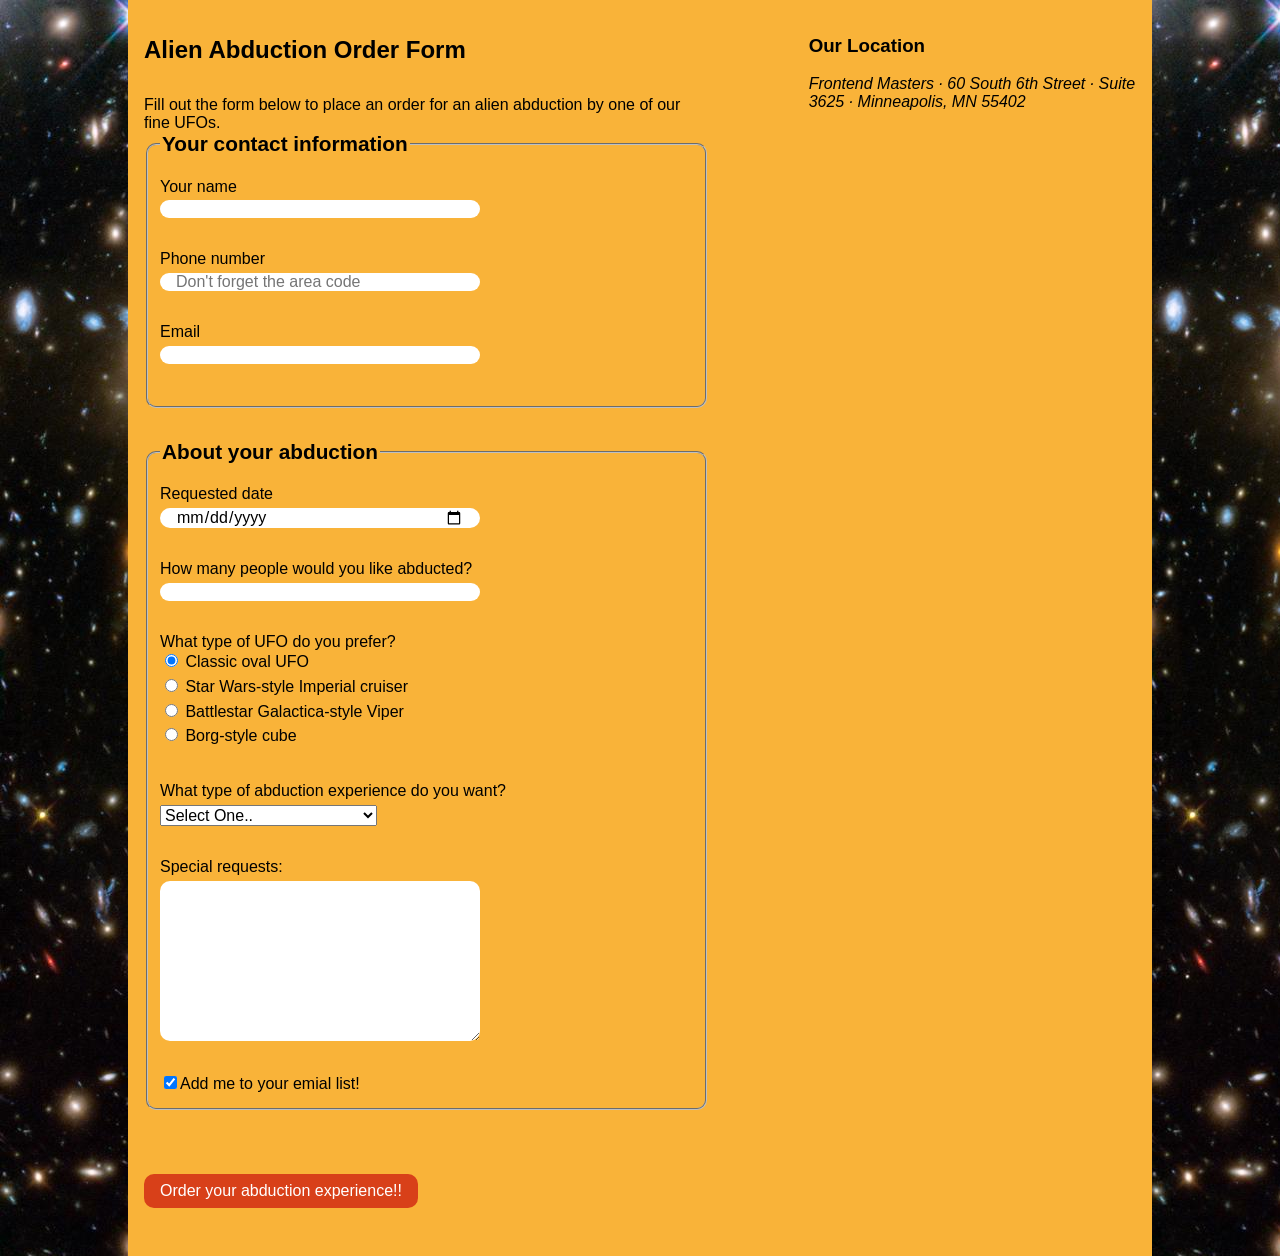
==== index.html @ 00ddb621 "initial commit" ====
<!DOCTYPE html>
<html lang="en">
<head>
	<meta charset="UTF-8">
	<title>Alien Abduction Order Form</title>
	<link href="css/forms.css" rel="stylesheet">
</head>
<body>
	<div class="wrapper">
		<section>
			<h1>Alien Abduction Order Form</h1>
			<p>Fill out the form below to place an order for an alien abduction by one of our fine UFOs.</p>
		<form action="https://e3vwdl4bpd.execute-api.us-west-2.amazonaws.com/default/API2SES" method="POST">
			<input type="hidden" name="send_to" value="bilalkpk7@gmail.com">
			<fieldset>
				<legend>Your contact information</legend>
				<label for="name">Your name</label> 
					<input type="text" id="name" name="name">
				<label for="phone">Phone number</label>
					<input type="tel" id="phone" name="phone" placeholder="Don't forget the area code">
				<label for="email">Email</label>
					<input type="email" id="email" name="email">
			</fieldset>
			<fieldset>
				<legend>About your abduction </legend>
				<label for="date">Requested  date</label>
				<input type="date" id="date" name="date">
				<label for="qty">How many people would you like abducted?</label>
				<input type="number" id="qty" name="qty" min="1" max="10">
				<p>What type of UFO do you prefer?</p>
				<label>
					<input type="radio" name="ufotype" value="classic" checked>
					Classic oval UFO
				</label>
				<label>
					<input type="radio" name="ufotype" value="starwars">
					Star Wars-style Imperial cruiser
				</label>
				<label>
					<input type="radio" name="ufotype" value="battlestar">
					Battlestar Galactica-style Viper
				</label>
				<label>
					<input type="radio" name="ufotype" value="borg">
					Borg-style cube
				</label>
				<label for="abtype" class="abtype">What type of abduction experience do you want?</label>
					<select id="abtype" name="abtype">
						<option selected>Select One..</option>
						<option value="tour">Tour of the solar system</option>
						<option value="dinner">Alien dinner and discussion</option>
						<option value="dance">Alien dance lessons</option>
						<option value="whales">Whale watching</select>
					</select>
				<label for="comments" class="comments">Special requests:</label>
				<textarea id="comments" name="comments"></textarea>
				<label>
					<input type="checkbox" value="subscribe" name="subscribe" checked>Add me to your emial list!
				</label>
			</fieldset>
			<button type="submit">Order your abduction experience!!</button>
			</form>				
		</section>
		<aside>
			<h3>Our Location</h3>
			<address>
				Frontend Masters &middot;
				60 South 6th Street &middot;
				Suite 3625 &middot;
				Minneapolis, MN 55402
			</address>
		</aside>
	</div>
	<script src="js/forms.js"></script>
</body>
</html>
---- css/forms.css ----
html {
  box-sizing: border-box;
}
*, *:before, *:after {
  box-sizing: inherit;
}
body {
	font-family: Arial, Helvetica, sans-serif;
	margin: 0;
	padding: 0;
	background-image: url(../img/galaxy.jpg);
}
.wrapper {
	width: 80%;
	margin: 0 auto;
	padding: 1em;
	display: flex;
	flex-flow: row nowrap;
	background-color: #F9B339;
}
section {
	flex-basis: 57%;
	margin-right: 10%;
}
aside {
	flex-basis: 33%;
}
p , .abtype, .comments{
	margin: 2rem 0 0 0;
}
fieldset {
	border-radius: 10px;
	margin-bottom: 2rem;
}
legend {
	font-weight: bold;
	font-size: 1.3rem;
	margin-bottom: 1rem;
	margin-top: 1.5rem;
	display: block;
}
label {
	display: block;
	padding-bottom: 0.3rem;
}
textarea {
	height: 10rem;
	padding: 1rem;
}
select {
	font-size: 1rem;
}
button {
	font-size: 1rem;
	margin: 2rem 0;
	background-color: #d84019;
	color: white;
	border: none;
	padding: 0.5rem 1rem;
	border-radius: 10px;
}
button:hover{
	background-color: white;
	color: #d84019;
}
input:not([type="radio"]):not([type="checkbox"]), textarea {
	display: block;
	margin-bottom: 2rem;
	width: 20rem;
	font-family: Arial, Helvetica, sans-serif;
	font-size: 1rem;
	padding: 0 1rem;
	border-radius: 10px;
	border: none;
}
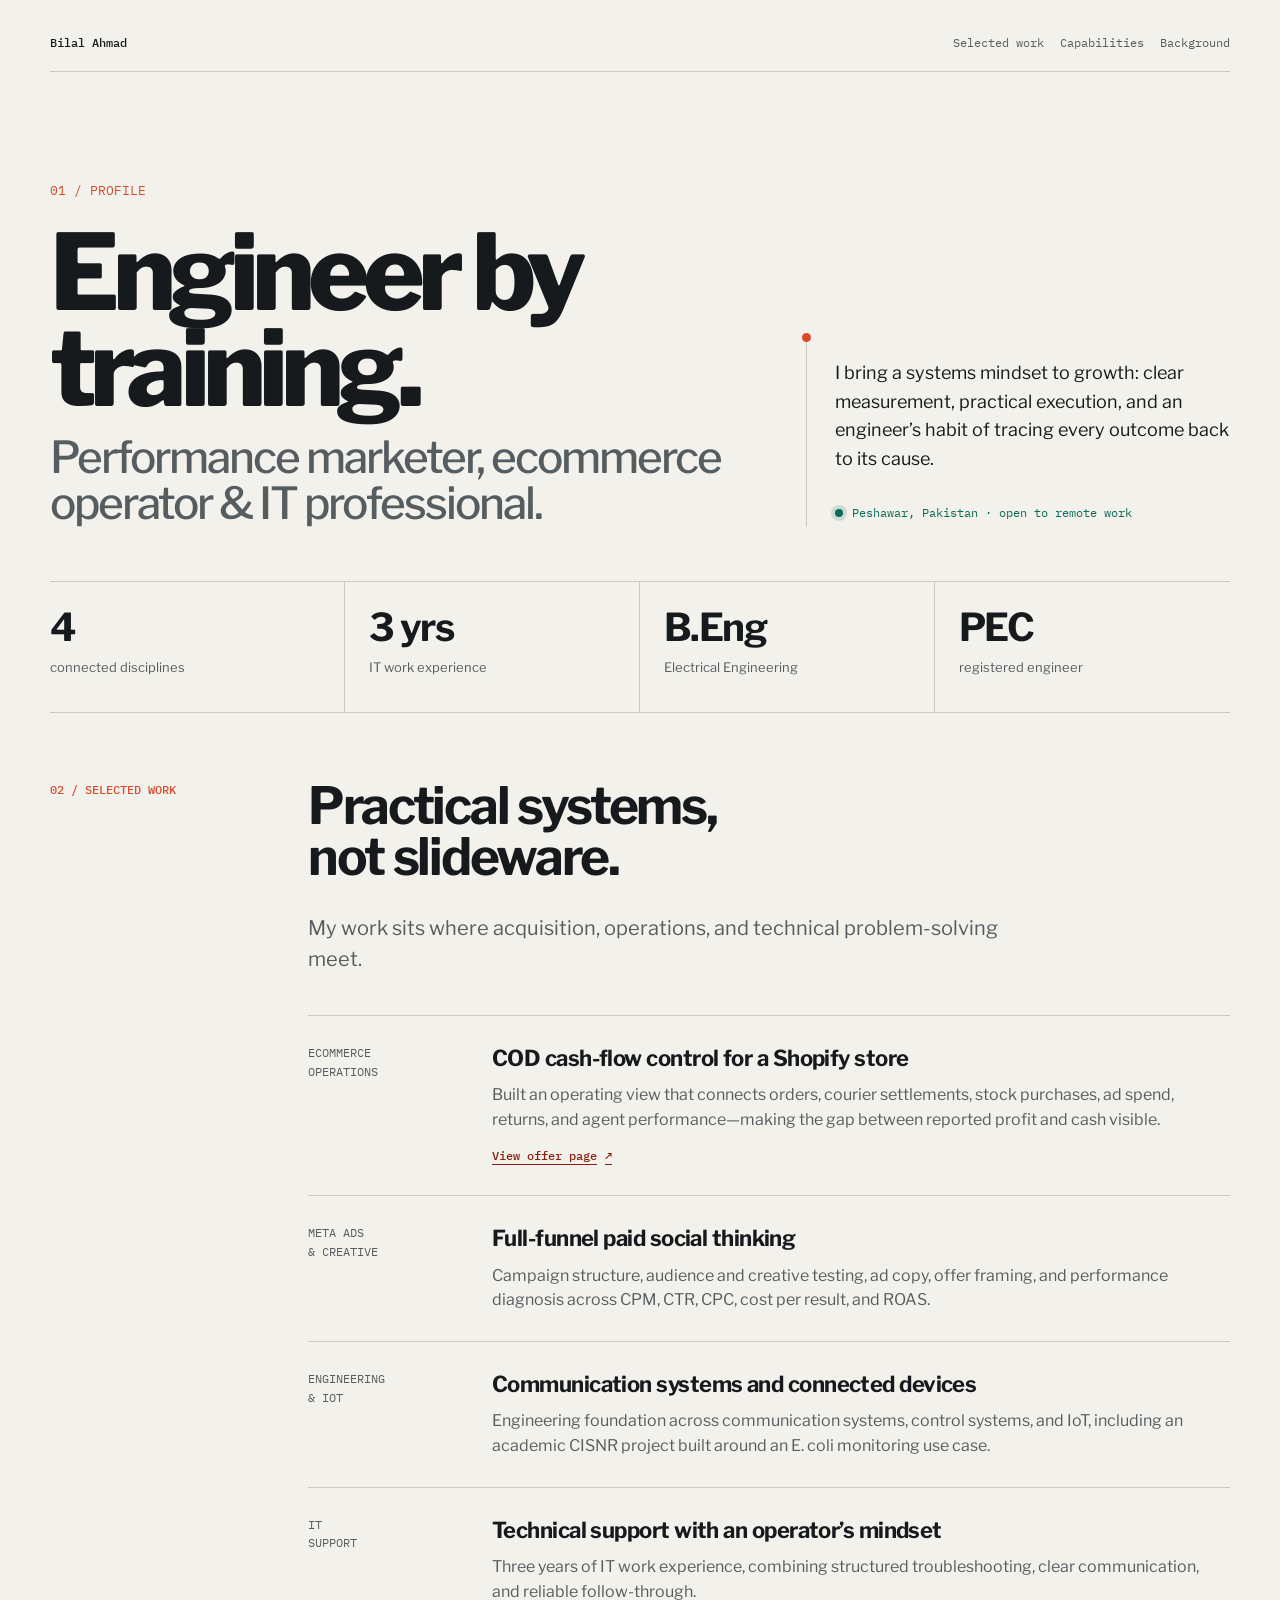
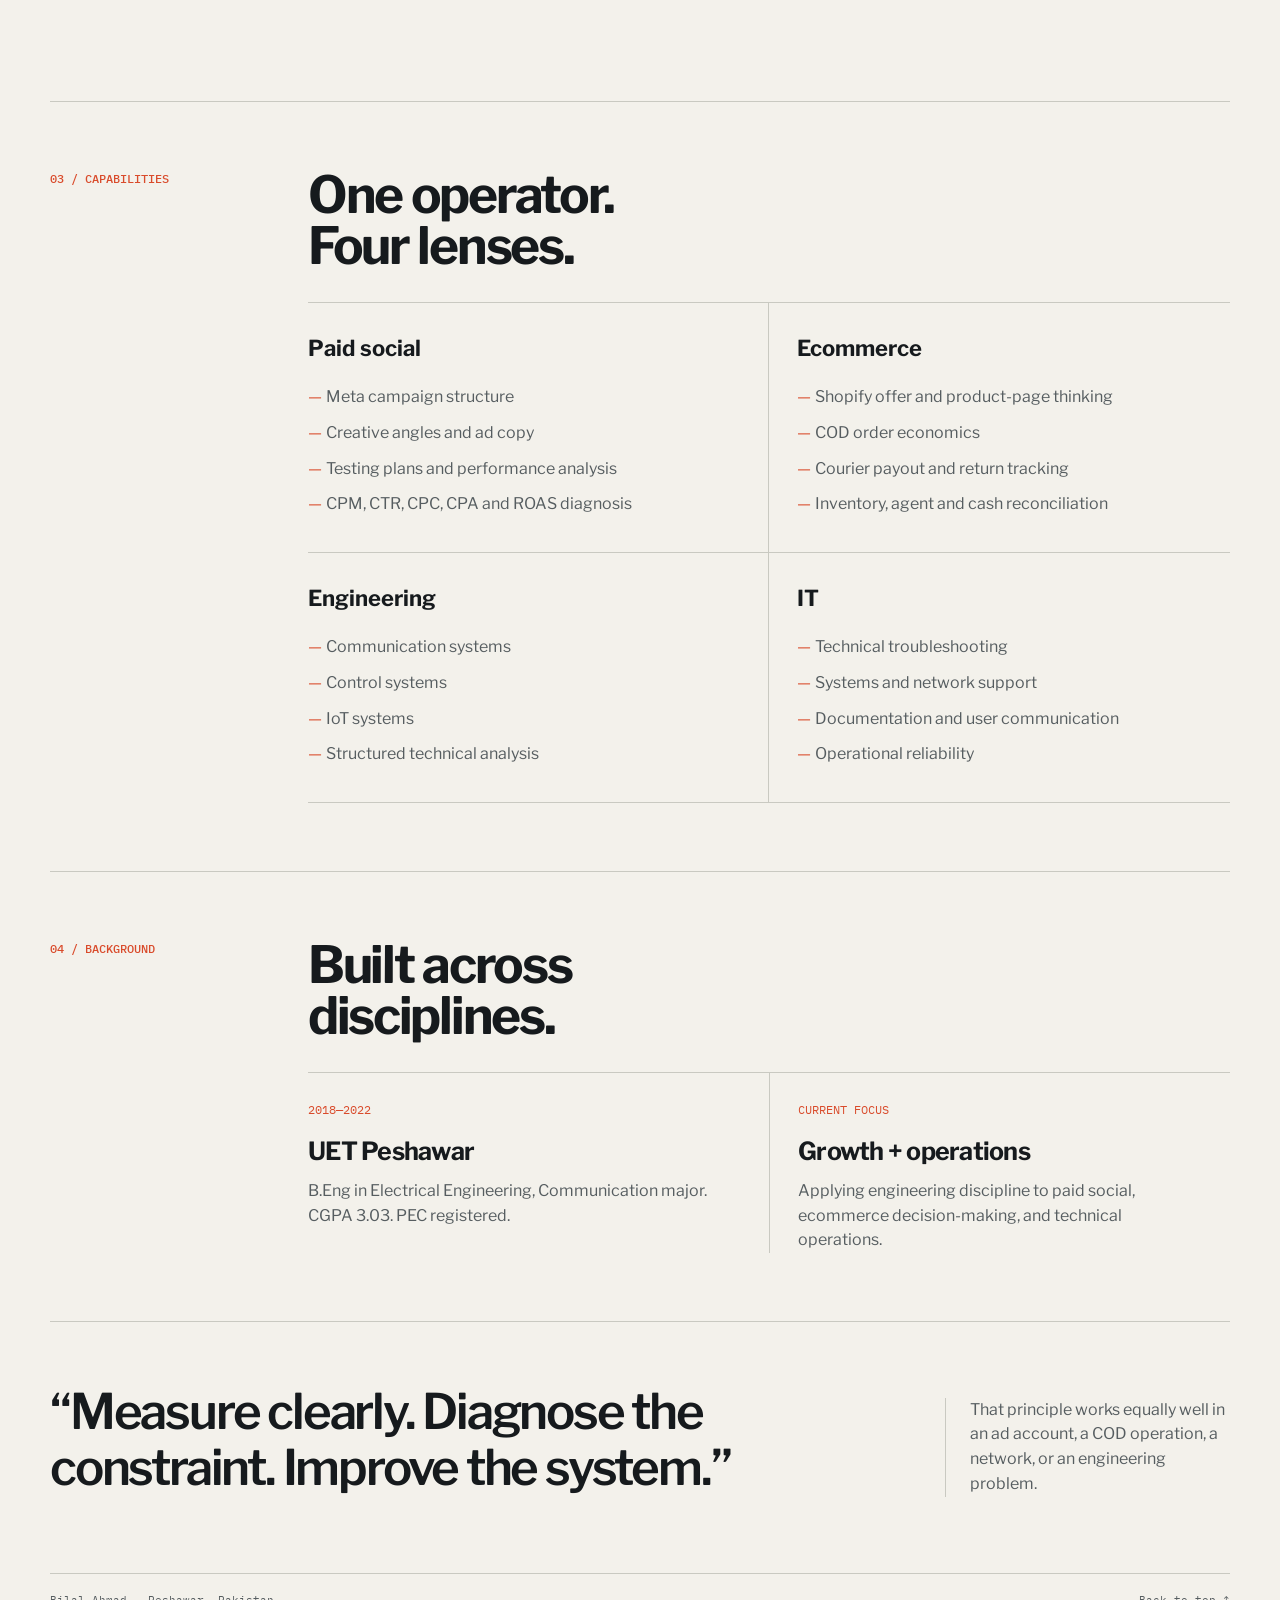
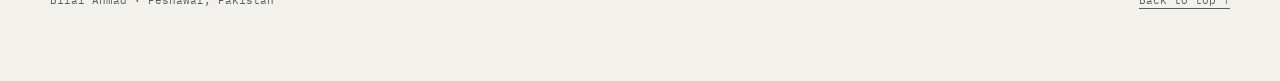
==== commit 8b267bfb: "Deploy portfolio" ====
--- a/index.html
+++ b/index.html
@@ -1,81 +1,409 @@
-<!DOCTYPE html>
+<!doctype html>
 <html lang="en">
 <head>
-	<meta charset="UTF-8">
-	<title>Alien Abduction Order Form</title>
-	<link href="css/forms.css" rel="stylesheet">
+  <meta charset="utf-8" />
+  <meta name="viewport" content="width=device-width, initial-scale=1, viewport-fit=cover" />
+  <meta name="color-scheme" content="light dark" />
+  <meta name="description" content="Bilal Ahmad — electrical engineer, performance marketer, ecommerce operator, and IT professional." />
+  <link rel="icon" href="data:," />
+  <title>Bilal Ahmad · Portfolio</title>
+  <link rel="preconnect" href="https://fonts.googleapis.com">
+  <link rel="preconnect" href="https://fonts.gstatic.com" crossorigin>
+  <link href="https://fonts.googleapis.com/css2?family=IBM+Plex+Mono:wght@400;500&family=Libre+Franklin:wght@400;500;600;700;800&display=swap" rel="stylesheet">
+  <style>
+    :root {
+      color-scheme: light dark;
+      --bg: #f3f1eb;
+      --surface: #ffffff;
+      --ink: #161a1d;
+      --muted: #565d60;
+      --line: #c9c9c1;
+      --soft: #e7e4dc;
+      --accent: #d94b2b;
+      --accent-ink: #8b210d;
+      --signal: #0a6b58;
+      --shadow: rgba(29, 31, 32, .08);
+    }
+    @media (prefers-color-scheme: dark) {
+      :root {
+        --bg: #111517;
+        --surface: #181d20;
+        --ink: #f2f0e9;
+        --muted: #b5bab8;
+        --line: #3b4345;
+        --soft: #242b2d;
+        --accent: #ff7758;
+        --accent-ink: #ffad98;
+        --signal: #61cbb4;
+        --shadow: rgba(0, 0, 0, .28);
+      }
+    }
+    * { box-sizing: border-box; }
+    html { scroll-behavior: smooth; }
+    body {
+      margin: 0;
+      background: var(--bg);
+      color: var(--ink);
+      font-family: "Libre Franklin", sans-serif;
+      font-size: 16px;
+      line-height: 1.55;
+      -webkit-font-smoothing: antialiased;
+    }
+    a { color: inherit; }
+    a:focus-visible, button:focus-visible { outline: 3px solid var(--accent); outline-offset: 4px; }
+    .page {
+      width: min(1180px, calc(100% - 40px));
+      margin: 0 auto;
+      padding: 34px 0 72px;
+    }
+    .rail {
+      display: flex;
+      align-items: center;
+      justify-content: space-between;
+      gap: 20px;
+      padding-bottom: 18px;
+      border-bottom: 1px solid var(--line);
+      font-family: "IBM Plex Mono", monospace;
+      font-size: 12px;
+      color: var(--muted);
+    }
+    .rail strong { color: var(--ink); font-weight: 500; }
+    .rail nav { display: flex; flex-wrap: wrap; gap: 16px; justify-content: flex-end; }
+    .rail a { text-decoration: none; }
+    .rail a:hover { color: var(--accent); }
+    .hero {
+      display: grid;
+      grid-template-columns: minmax(0, 1.25fr) minmax(300px, .75fr);
+      gap: 48px;
+      align-items: end;
+      min-height: 510px;
+      padding: 70px 0 54px;
+      border-bottom: 1px solid var(--line);
+    }
+    .index {
+      margin: 0 0 24px;
+      font-family: "IBM Plex Mono", monospace;
+      color: var(--accent);
+      font-size: 13px;
+    }
+    h1 {
+      max-width: 790px;
+      margin: 0;
+      font-size: clamp(48px, 8.2vw, 106px);
+      line-height: .91;
+      letter-spacing: -.065em;
+      font-weight: 800;
+    }
+    h1 .role {
+      display: block;
+      margin-top: 18px;
+      color: var(--muted);
+      font-size: .42em;
+      line-height: 1.05;
+      letter-spacing: -.045em;
+      font-weight: 500;
+    }
+    .hero-note {
+      position: relative;
+      padding: 26px 0 4px 28px;
+      border-left: 1px solid var(--line);
+    }
+    .hero-note::before {
+      content: "";
+      position: absolute;
+      left: -5px;
+      top: 0;
+      width: 9px;
+      height: 9px;
+      border-radius: 50%;
+      background: var(--accent);
+    }
+    .hero-note p { margin: 0; font-size: 18px; line-height: 1.6; }
+    .hero-note .available {
+      display: flex;
+      align-items: center;
+      gap: 9px;
+      margin-top: 30px;
+      font-family: "IBM Plex Mono", monospace;
+      font-size: 12px;
+      color: var(--signal);
+    }
+    .pulse { width: 8px; height: 8px; border-radius: 50%; background: currentColor; box-shadow: 0 0 0 4px color-mix(in srgb, currentColor 16%, transparent); }
+    .metrics {
+      display: grid;
+      grid-template-columns: repeat(4, 1fr);
+      border-bottom: 1px solid var(--line);
+    }
+    .metric {
+      min-height: 130px;
+      padding: 24px 20px 24px 0;
+      border-right: 1px solid var(--line);
+    }
+    .metric + .metric { padding-left: 24px; }
+    .metric:last-child { border-right: 0; }
+    .metric b { display: block; font-size: clamp(25px, 3vw, 40px); letter-spacing: -.04em; line-height: 1.1; }
+    .metric span { display: block; margin-top: 9px; color: var(--muted); font-size: 13px; }
+    section { scroll-margin-top: 22px; }
+    .section {
+      display: grid;
+      grid-template-columns: 210px minmax(0, 1fr);
+      gap: 48px;
+      padding: 68px 0;
+      border-bottom: 1px solid var(--line);
+    }
+    .section-label {
+      position: sticky;
+      top: 20px;
+      align-self: start;
+      margin: 0;
+      font-family: "IBM Plex Mono", monospace;
+      color: var(--accent);
+      font-size: 12px;
+      font-weight: 500;
+    }
+    h2 { margin: 0 0 30px; font-size: clamp(30px, 4vw, 54px); line-height: 1; letter-spacing: -.045em; }
+    .lead { max-width: 730px; margin: 0 0 40px; color: var(--muted); font-size: 20px; }
+    .work-list { border-top: 1px solid var(--line); }
+    .work-item {
+      display: grid;
+      grid-template-columns: 150px minmax(0, 1fr);
+      gap: 34px;
+      padding: 28px 0;
+      border-bottom: 1px solid var(--line);
+    }
+    .work-item:last-child { border-bottom: 0; }
+    .work-key { font-family: "IBM Plex Mono", monospace; font-size: 12px; color: var(--muted); }
+    .work-copy h3 { margin: -3px 0 8px; font-size: 22px; letter-spacing: -.025em; }
+    .work-copy p { max-width: 720px; margin: 0; color: var(--muted); }
+    .work-copy a {
+      display: inline-flex;
+      align-items: center;
+      gap: 8px;
+      margin-top: 14px;
+      color: var(--accent-ink);
+      font-family: "IBM Plex Mono", monospace;
+      font-size: 12px;
+      font-weight: 500;
+      text-underline-offset: 4px;
+    }
+    .skills-grid { display: grid; grid-template-columns: 1fr 1fr; border-top: 1px solid var(--line); }
+    .skill-block { min-height: 250px; padding: 28px 28px 30px 0; border-bottom: 1px solid var(--line); }
+    .skill-block:nth-child(odd) { border-right: 1px solid var(--line); }
+    .skill-block:nth-child(even) { padding-left: 28px; }
+    .skill-block h3 { margin: 0 0 20px; font-size: 22px; }
+    .skill-block ul { display: grid; gap: 11px; margin: 0; padding: 0; list-style: none; color: var(--muted); }
+    .skill-block li { position: relative; padding-left: 18px; }
+    .skill-block li::before { content: "—"; position: absolute; left: 0; color: var(--accent); }
+    .path {
+      display: grid;
+      grid-template-columns: 1fr 1fr;
+      border-top: 1px solid var(--line);
+    }
+    .path-card { padding: 28px 28px 0 0; }
+    .path-card + .path-card { padding-left: 28px; border-left: 1px solid var(--line); }
+    .path-card .date { font-family: "IBM Plex Mono", monospace; font-size: 12px; color: var(--accent); }
+    .path-card h3 { margin: 12px 0 8px; font-size: 25px; letter-spacing: -.03em; }
+    .path-card p { margin: 0; color: var(--muted); }
+    .profile-statement {
+      display: grid;
+      grid-template-columns: minmax(0, 1.5fr) minmax(230px, .5fr);
+      gap: 40px;
+      align-items: end;
+      padding: 62px 0 14px;
+    }
+    .profile-statement blockquote { margin: 0; font-size: clamp(27px, 4vw, 49px); line-height: 1.15; letter-spacing: -.045em; font-weight: 600; }
+    .profile-statement aside { padding-left: 24px; border-left: 1px solid var(--line); color: var(--muted); }
+    footer {
+      display: flex;
+      justify-content: space-between;
+      gap: 20px;
+      margin-top: 62px;
+      padding-top: 18px;
+      border-top: 1px solid var(--line);
+      font-family: "IBM Plex Mono", monospace;
+      color: var(--muted);
+      font-size: 11px;
+    }
+    .top-link { text-decoration-thickness: 1px; text-underline-offset: 4px; }
+    @media (max-width: 780px) {
+      .page { width: min(100% - 28px, 680px); padding-top: 22px; }
+      .rail { align-items: flex-start; }
+      .rail nav { gap: 8px 14px; max-width: 215px; }
+      .hero { grid-template-columns: 1fr; gap: 44px; min-height: auto; padding: 54px 0 44px; }
+      h1 { font-size: clamp(51px, 15vw, 82px); }
+      .hero-note { margin-left: 3px; }
+      .metrics { grid-template-columns: 1fr 1fr; }
+      .metric { min-height: 112px; border-bottom: 1px solid var(--line); }
+      .metric:nth-child(2) { border-right: 0; }
+      .metric:nth-child(3), .metric:nth-child(4) { border-bottom: 0; }
+      .metric:nth-child(3) { padding-left: 0; }
+      .section { grid-template-columns: 1fr; gap: 20px; padding: 54px 0; }
+      .section-label { position: static; }
+      .work-item { grid-template-columns: 1fr; gap: 9px; }
+      .skills-grid, .path { grid-template-columns: 1fr; }
+      .skill-block:nth-child(odd) { border-right: 0; }
+      .skill-block:nth-child(even) { padding-left: 0; }
+      .path-card { padding: 26px 0; border-bottom: 1px solid var(--line); }
+      .path-card + .path-card { padding-left: 0; border-left: 0; border-bottom: 0; }
+      .profile-statement { grid-template-columns: 1fr; }
+      .profile-statement aside { max-width: 420px; }
+      footer { align-items: flex-end; }
+    }
+    @media (max-width: 420px) {
+      .rail strong { max-width: 92px; line-height: 1.3; }
+      .metrics { grid-template-columns: 1fr; }
+      .metric, .metric + .metric { padding: 20px 0; border-right: 0; border-bottom: 1px solid var(--line); }
+      .metric:nth-child(3) { border-bottom: 1px solid var(--line); }
+      .metric:last-child { border-bottom: 0; }
+      .skill-block { min-height: 0; }
+    }
+    @media (prefers-reduced-motion: reduce) { html { scroll-behavior: auto; } }
+  </style>
 </head>
-<body>
-	<div class="wrapper">
-		<section>
-			<h1>Alien Abduction Order Form</h1>
-			<p>Fill out the form below to place an order for an alien abduction by one of our fine UFOs.</p>
-		<form action="https://e3vwdl4bpd.execute-api.us-west-2.amazonaws.com/default/API2SES" method="POST">
-			<input type="hidden" name="send_to" value="bilalkpk7@gmail.com">
-			<fieldset>
-				<legend>Your contact information</legend>
-				<label for="name">Your name</label> 
-					<input type="text" id="name" name="name">
-				<label for="phone">Phone number</label>
-					<input type="tel" id="phone" name="phone" placeholder="Don't forget the area code">
-				<label for="email">Email</label>
-					<input type="email" id="email" name="email">
-			</fieldset>
-			<fieldset>
-				<legend>About your abduction </legend>
-				<label for="date">Requested  date</label>
-				<input type="date" id="date" name="date">
-				<label for="qty">How many people would you like abducted?</label>
-				<input type="number" id="qty" name="qty" min="1" max="10">
-				<p>What type of UFO do you prefer?</p>
-				<label>
-					<input type="radio" name="ufotype" value="classic" checked>
-					Classic oval UFO
-				</label>
-				<label>
-					<input type="radio" name="ufotype" value="starwars">
-					Star Wars-style Imperial cruiser
-				</label>
-				<label>
-					<input type="radio" name="ufotype" value="battlestar">
-					Battlestar Galactica-style Viper
-				</label>
-				<label>
-					<input type="radio" name="ufotype" value="borg">
-					Borg-style cube
-				</label>
-				<label for="abtype" class="abtype">What type of abduction experience do you want?</label>
-					<select id="abtype" name="abtype">
-						<option selected>Select One..</option>
-						<option value="tour">Tour of the solar system</option>
-						<option value="dinner">Alien dinner and discussion</option>
-						<option value="dance">Alien dance lessons</option>
-						<option value="whales">Whale watching</select>
-					</select>
-				<label for="comments" class="comments">Special requests:</label>
-				<textarea id="comments" name="comments"></textarea>
-				<label>
-					<input type="checkbox" value="subscribe" name="subscribe" checked>Add me to your emial list!
-				</label>
-			</fieldset>
-			<button type="submit">Order your abduction experience!!</button>
-			</form>				
-		</section>
-		<aside>
-			<h3>Our Location</h3>
-			<address>
-				Frontend Masters &middot;
-				60 South 6th Street &middot;
-				Suite 3625 &middot;
-				Minneapolis, MN 55402
-			</address>
-		</aside>
-	</div>
-	<script src="js/forms.js"></script>
+<body id="top">
+  <main class="page">
+    <div class="rail" aria-label="Page navigation">
+      <strong>Bilal Ahmad</strong>
+      <nav>
+        <a href="#work">Selected work</a>
+        <a href="#capabilities">Capabilities</a>
+        <a href="#background">Background</a>
+      </nav>
+    </div>
+
+    <header class="hero">
+      <div>
+        <p class="index">01 / PROFILE</p>
+        <h1>
+          Engineer by training.
+          <span class="role">Performance marketer, ecommerce operator &amp; IT professional.</span>
+        </h1>
+      </div>
+      <div class="hero-note">
+        <p>I bring a systems mindset to growth: clear measurement, practical execution, and an engineer’s habit of tracing every outcome back to its cause.</p>
+        <div class="available"><span class="pulse" aria-hidden="true"></span> Peshawar, Pakistan · open to remote work</div>
+      </div>
+    </header>
+
+    <div class="metrics" aria-label="Profile highlights">
+      <div class="metric"><b>4</b><span>connected disciplines</span></div>
+      <div class="metric"><b>3 yrs</b><span>IT work experience</span></div>
+      <div class="metric"><b>B.Eng</b><span>Electrical Engineering</span></div>
+      <div class="metric"><b>PEC</b><span>registered engineer</span></div>
+    </div>
+
+    <section class="section" id="work">
+      <p class="section-label">02 / SELECTED WORK</p>
+      <div>
+        <h2>Practical systems,<br>not slideware.</h2>
+        <p class="lead">My work sits where acquisition, operations, and technical problem-solving meet.</p>
+        <div class="work-list">
+          <article class="work-item">
+            <div class="work-key">ECOMMERCE<br>OPERATIONS</div>
+            <div class="work-copy">
+              <h3>COD cash-flow control for a Shopify store</h3>
+              <p>Built an operating view that connects orders, courier settlements, stock purchases, ad spend, returns, and agent performance—making the gap between reported profit and cash visible.</p>
+              <a href="https://blumora.pk/pages/hismile-offer" target="_blank" rel="noopener noreferrer">View offer page <span aria-hidden="true">↗</span></a>
+            </div>
+          </article>
+          <article class="work-item">
+            <div class="work-key">META ADS<br>&amp; CREATIVE</div>
+            <div class="work-copy">
+              <h3>Full-funnel paid social thinking</h3>
+              <p>Campaign structure, audience and creative testing, ad copy, offer framing, and performance diagnosis across CPM, CTR, CPC, cost per result, and ROAS.</p>
+            </div>
+          </article>
+          <article class="work-item">
+            <div class="work-key">ENGINEERING<br>&amp; IOT</div>
+            <div class="work-copy">
+              <h3>Communication systems and connected devices</h3>
+              <p>Engineering foundation across communication systems, control systems, and IoT, including an academic CISNR project built around an E. coli monitoring use case.</p>
+            </div>
+          </article>
+          <article class="work-item">
+            <div class="work-key">IT<br>SUPPORT</div>
+            <div class="work-copy">
+              <h3>Technical support with an operator’s mindset</h3>
+              <p>Three years of IT work experience, combining structured troubleshooting, clear communication, and reliable follow-through.</p>
+            </div>
+          </article>
+        </div>
+      </div>
+    </section>
+
+    <section class="section" id="capabilities">
+      <p class="section-label">03 / CAPABILITIES</p>
+      <div>
+        <h2>One operator.<br>Four lenses.</h2>
+        <div class="skills-grid">
+          <article class="skill-block">
+            <h3>Paid social</h3>
+            <ul>
+              <li>Meta campaign structure</li>
+              <li>Creative angles and ad copy</li>
+              <li>Testing plans and performance analysis</li>
+              <li>CPM, CTR, CPC, CPA and ROAS diagnosis</li>
+            </ul>
+          </article>
+          <article class="skill-block">
+            <h3>Ecommerce</h3>
+            <ul>
+              <li>Shopify offer and product-page thinking</li>
+              <li>COD order economics</li>
+              <li>Courier payout and return tracking</li>
+              <li>Inventory, agent and cash reconciliation</li>
+            </ul>
+          </article>
+          <article class="skill-block">
+            <h3>Engineering</h3>
+            <ul>
+              <li>Communication systems</li>
+              <li>Control systems</li>
+              <li>IoT systems</li>
+              <li>Structured technical analysis</li>
+            </ul>
+          </article>
+          <article class="skill-block">
+            <h3>IT</h3>
+            <ul>
+              <li>Technical troubleshooting</li>
+              <li>Systems and network support</li>
+              <li>Documentation and user communication</li>
+              <li>Operational reliability</li>
+            </ul>
+          </article>
+        </div>
+      </div>
+    </section>
+
+    <section class="section" id="background">
+      <p class="section-label">04 / BACKGROUND</p>
+      <div>
+        <h2>Built across<br>disciplines.</h2>
+        <div class="path">
+          <article class="path-card">
+            <div class="date">2018—2022</div>
+            <h3>UET Peshawar</h3>
+            <p>B.Eng in Electrical Engineering, Communication major. CGPA 3.03. PEC registered.</p>
+          </article>
+          <article class="path-card">
+            <div class="date">CURRENT FOCUS</div>
+            <h3>Growth + operations</h3>
+            <p>Applying engineering discipline to paid social, ecommerce decision-making, and technical operations.</p>
+          </article>
+        </div>
+      </div>
+    </section>
+
+    <section class="profile-statement" aria-label="Working philosophy">
+      <blockquote>“Measure clearly. Diagnose the constraint. Improve the system.”</blockquote>
+      <aside>That principle works equally well in an ad account, a COD operation, a network, or an engineering problem.</aside>
+    </section>
+
+    <footer>
+      <span>Bilal Ahmad · Peshawar, Pakistan</span>
+      <a class="top-link" href="#top">Back to top ↑</a>
+    </footer>
+  </main>
 </body>
 </html>
-
-
-
-
-
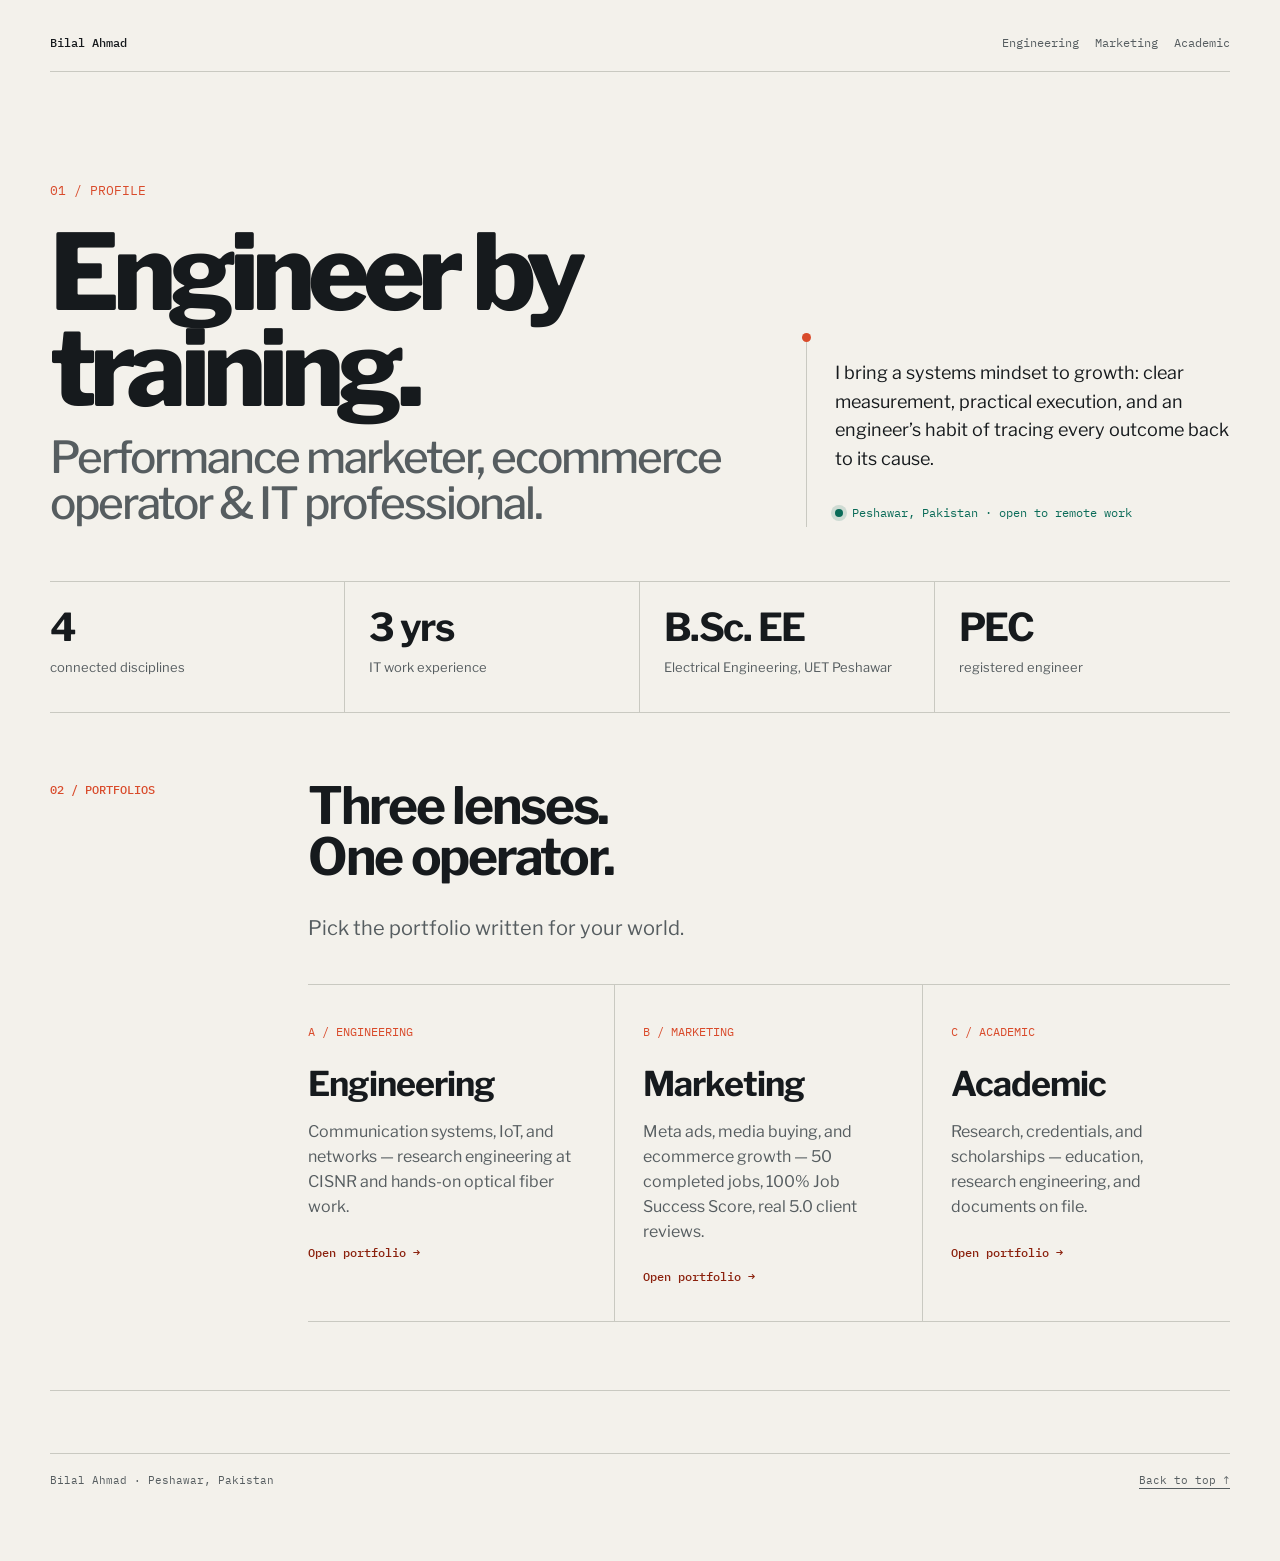
==== commit f1bc3753: "Deploy portfolio" ====
--- a/index.html
+++ b/index.html
@@ -163,56 +163,32 @@
     }
     h2 { margin: 0 0 30px; font-size: clamp(30px, 4vw, 54px); line-height: 1; letter-spacing: -.045em; }
     .lead { max-width: 730px; margin: 0 0 40px; color: var(--muted); font-size: 20px; }
-    .work-list { border-top: 1px solid var(--line); }
-    .work-item {
+    .portfolio-cards {
       display: grid;
-      grid-template-columns: 150px minmax(0, 1fr);
-      gap: 34px;
-      padding: 28px 0;
-      border-bottom: 1px solid var(--line);
-    }
-    .work-item:last-child { border-bottom: 0; }
-    .work-key { font-family: "IBM Plex Mono", monospace; font-size: 12px; color: var(--muted); }
-    .work-copy h3 { margin: -3px 0 8px; font-size: 22px; letter-spacing: -.025em; }
-    .work-copy p { max-width: 720px; margin: 0; color: var(--muted); }
-    .work-copy a {
-      display: inline-flex;
-      align-items: center;
-      gap: 8px;
-      margin-top: 14px;
-      color: var(--accent-ink);
+      grid-template-columns: repeat(3, 1fr);
+      border-top: 1px solid var(--line);
+      border-bottom: 1px solid var(--line);
+    }
+    .portfolio-card {
+      display: block;
+      padding: 34px 28px 32px 0;
+      text-decoration: none;
+      border-right: 1px solid var(--line);
+    }
+    .portfolio-card + .portfolio-card { padding-left: 28px; }
+    .portfolio-card:last-child { border-right: 0; }
+    .portfolio-card .card-key { font-family: "IBM Plex Mono", monospace; font-size: 12px; color: var(--accent); }
+    .portfolio-card h3 { margin: 14px 0 10px; font-size: clamp(26px, 3vw, 34px); letter-spacing: -.03em; }
+    .portfolio-card p { margin: 0 0 20px; color: var(--muted); }
+    .portfolio-card .go {
       font-family: "IBM Plex Mono", monospace;
       font-size: 12px;
       font-weight: 500;
+      color: var(--accent-ink);
       text-underline-offset: 4px;
     }
-    .skills-grid { display: grid; grid-template-columns: 1fr 1fr; border-top: 1px solid var(--line); }
-    .skill-block { min-height: 250px; padding: 28px 28px 30px 0; border-bottom: 1px solid var(--line); }
-    .skill-block:nth-child(odd) { border-right: 1px solid var(--line); }
-    .skill-block:nth-child(even) { padding-left: 28px; }
-    .skill-block h3 { margin: 0 0 20px; font-size: 22px; }
-    .skill-block ul { display: grid; gap: 11px; margin: 0; padding: 0; list-style: none; color: var(--muted); }
-    .skill-block li { position: relative; padding-left: 18px; }
-    .skill-block li::before { content: "—"; position: absolute; left: 0; color: var(--accent); }
-    .path {
-      display: grid;
-      grid-template-columns: 1fr 1fr;
-      border-top: 1px solid var(--line);
-    }
-    .path-card { padding: 28px 28px 0 0; }
-    .path-card + .path-card { padding-left: 28px; border-left: 1px solid var(--line); }
-    .path-card .date { font-family: "IBM Plex Mono", monospace; font-size: 12px; color: var(--accent); }
-    .path-card h3 { margin: 12px 0 8px; font-size: 25px; letter-spacing: -.03em; }
-    .path-card p { margin: 0; color: var(--muted); }
-    .profile-statement {
-      display: grid;
-      grid-template-columns: minmax(0, 1.5fr) minmax(230px, .5fr);
-      gap: 40px;
-      align-items: end;
-      padding: 62px 0 14px;
-    }
-    .profile-statement blockquote { margin: 0; font-size: clamp(27px, 4vw, 49px); line-height: 1.15; letter-spacing: -.045em; font-weight: 600; }
-    .profile-statement aside { padding-left: 24px; border-left: 1px solid var(--line); color: var(--muted); }
+    .portfolio-card:hover h3 { color: var(--accent); }
+    .portfolio-card:hover .go { text-decoration: underline; }
     footer {
       display: flex;
       justify-content: space-between;
@@ -239,14 +215,10 @@
       .metric:nth-child(3) { padding-left: 0; }
       .section { grid-template-columns: 1fr; gap: 20px; padding: 54px 0; }
       .section-label { position: static; }
-      .work-item { grid-template-columns: 1fr; gap: 9px; }
-      .skills-grid, .path { grid-template-columns: 1fr; }
-      .skill-block:nth-child(odd) { border-right: 0; }
-      .skill-block:nth-child(even) { padding-left: 0; }
-      .path-card { padding: 26px 0; border-bottom: 1px solid var(--line); }
-      .path-card + .path-card { padding-left: 0; border-left: 0; border-bottom: 0; }
-      .profile-statement { grid-template-columns: 1fr; }
-      .profile-statement aside { max-width: 420px; }
+      .portfolio-cards { grid-template-columns: 1fr; }
+      .portfolio-card { border-right: 0; border-bottom: 1px solid var(--line); padding: 26px 0; }
+      .portfolio-card + .portfolio-card { padding-left: 0; }
+      .portfolio-card:last-child { border-bottom: 0; }
       footer { align-items: flex-end; }
     }
     @media (max-width: 420px) {
@@ -255,7 +227,6 @@
       .metric, .metric + .metric { padding: 20px 0; border-right: 0; border-bottom: 1px solid var(--line); }
       .metric:nth-child(3) { border-bottom: 1px solid var(--line); }
       .metric:last-child { border-bottom: 0; }
-      .skill-block { min-height: 0; }
     }
     @media (prefers-reduced-motion: reduce) { html { scroll-behavior: auto; } }
   </style>
@@ -265,9 +236,9 @@
     <div class="rail" aria-label="Page navigation">
       <strong>Bilal Ahmad</strong>
       <nav>
-        <a href="#work">Selected work</a>
-        <a href="#capabilities">Capabilities</a>
-        <a href="#background">Background</a>
+        <a href="engineering/">Engineering</a>
+        <a href="marketing/">Marketing</a>
+        <a href="academic/">Academic</a>
       </nav>
     </div>
 
@@ -288,116 +259,36 @@
     <div class="metrics" aria-label="Profile highlights">
       <div class="metric"><b>4</b><span>connected disciplines</span></div>
       <div class="metric"><b>3 yrs</b><span>IT work experience</span></div>
-      <div class="metric"><b>B.Eng</b><span>Electrical Engineering</span></div>
+      <div class="metric"><b>B.Sc. EE</b><span>Electrical Engineering, UET Peshawar</span></div>
       <div class="metric"><b>PEC</b><span>registered engineer</span></div>
     </div>
 
-    <section class="section" id="work">
-      <p class="section-label">02 / SELECTED WORK</p>
+    <section class="section" id="portfolios">
+      <p class="section-label">02 / PORTFOLIOS</p>
       <div>
-        <h2>Practical systems,<br>not slideware.</h2>
-        <p class="lead">My work sits where acquisition, operations, and technical problem-solving meet.</p>
-        <div class="work-list">
-          <article class="work-item">
-            <div class="work-key">ECOMMERCE<br>OPERATIONS</div>
-            <div class="work-copy">
-              <h3>COD cash-flow control for a Shopify store</h3>
-              <p>Built an operating view that connects orders, courier settlements, stock purchases, ad spend, returns, and agent performance—making the gap between reported profit and cash visible.</p>
-              <a href="https://blumora.pk/pages/hismile-offer" target="_blank" rel="noopener noreferrer">View offer page <span aria-hidden="true">↗</span></a>
-            </div>
-          </article>
-          <article class="work-item">
-            <div class="work-key">META ADS<br>&amp; CREATIVE</div>
-            <div class="work-copy">
-              <h3>Full-funnel paid social thinking</h3>
-              <p>Campaign structure, audience and creative testing, ad copy, offer framing, and performance diagnosis across CPM, CTR, CPC, cost per result, and ROAS.</p>
-            </div>
-          </article>
-          <article class="work-item">
-            <div class="work-key">ENGINEERING<br>&amp; IOT</div>
-            <div class="work-copy">
-              <h3>Communication systems and connected devices</h3>
-              <p>Engineering foundation across communication systems, control systems, and IoT, including an academic CISNR project built around an E. coli monitoring use case.</p>
-            </div>
-          </article>
-          <article class="work-item">
-            <div class="work-key">IT<br>SUPPORT</div>
-            <div class="work-copy">
-              <h3>Technical support with an operator’s mindset</h3>
-              <p>Three years of IT work experience, combining structured troubleshooting, clear communication, and reliable follow-through.</p>
-            </div>
-          </article>
+        <h2>Three lenses.<br>One operator.</h2>
+        <p class="lead">Pick the portfolio written for your world.</p>
+        <div class="portfolio-cards">
+          <a class="portfolio-card" href="engineering/">
+            <span class="card-key">A / ENGINEERING</span>
+            <h3>Engineering</h3>
+            <p>Communication systems, IoT, and networks — research engineering at CISNR and hands-on optical fiber work.</p>
+            <span class="go">Open portfolio <span aria-hidden="true">→</span></span>
+          </a>
+          <a class="portfolio-card" href="marketing/">
+            <span class="card-key">B / MARKETING</span>
+            <h3>Marketing</h3>
+            <p>Meta ads, media buying, and ecommerce growth — 50 completed jobs, 100% Job Success Score, real 5.0 client reviews.</p>
+            <span class="go">Open portfolio <span aria-hidden="true">→</span></span>
+          </a>
+          <a class="portfolio-card" href="academic/">
+            <span class="card-key">C / ACADEMIC</span>
+            <h3>Academic</h3>
+            <p>Research, credentials, and scholarships — education, research engineering, and documents on file.</p>
+            <span class="go">Open portfolio <span aria-hidden="true">→</span></span>
+          </a>
         </div>
       </div>
-    </section>
-
-    <section class="section" id="capabilities">
-      <p class="section-label">03 / CAPABILITIES</p>
-      <div>
-        <h2>One operator.<br>Four lenses.</h2>
-        <div class="skills-grid">
-          <article class="skill-block">
-            <h3>Paid social</h3>
-            <ul>
-              <li>Meta campaign structure</li>
-              <li>Creative angles and ad copy</li>
-              <li>Testing plans and performance analysis</li>
-              <li>CPM, CTR, CPC, CPA and ROAS diagnosis</li>
-            </ul>
-          </article>
-          <article class="skill-block">
-            <h3>Ecommerce</h3>
-            <ul>
-              <li>Shopify offer and product-page thinking</li>
-              <li>COD order economics</li>
-              <li>Courier payout and return tracking</li>
-              <li>Inventory, agent and cash reconciliation</li>
-            </ul>
-          </article>
-          <article class="skill-block">
-            <h3>Engineering</h3>
-            <ul>
-              <li>Communication systems</li>
-              <li>Control systems</li>
-              <li>IoT systems</li>
-              <li>Structured technical analysis</li>
-            </ul>
-          </article>
-          <article class="skill-block">
-            <h3>IT</h3>
-            <ul>
-              <li>Technical troubleshooting</li>
-              <li>Systems and network support</li>
-              <li>Documentation and user communication</li>
-              <li>Operational reliability</li>
-            </ul>
-          </article>
-        </div>
-      </div>
-    </section>
-
-    <section class="section" id="background">
-      <p class="section-label">04 / BACKGROUND</p>
-      <div>
-        <h2>Built across<br>disciplines.</h2>
-        <div class="path">
-          <article class="path-card">
-            <div class="date">2018—2022</div>
-            <h3>UET Peshawar</h3>
-            <p>B.Eng in Electrical Engineering, Communication major. CGPA 3.03. PEC registered.</p>
-          </article>
-          <article class="path-card">
-            <div class="date">CURRENT FOCUS</div>
-            <h3>Growth + operations</h3>
-            <p>Applying engineering discipline to paid social, ecommerce decision-making, and technical operations.</p>
-          </article>
-        </div>
-      </div>
-    </section>
-
-    <section class="profile-statement" aria-label="Working philosophy">
-      <blockquote>“Measure clearly. Diagnose the constraint. Improve the system.”</blockquote>
-      <aside>That principle works equally well in an ad account, a COD operation, a network, or an engineering problem.</aside>
     </section>
 
     <footer>
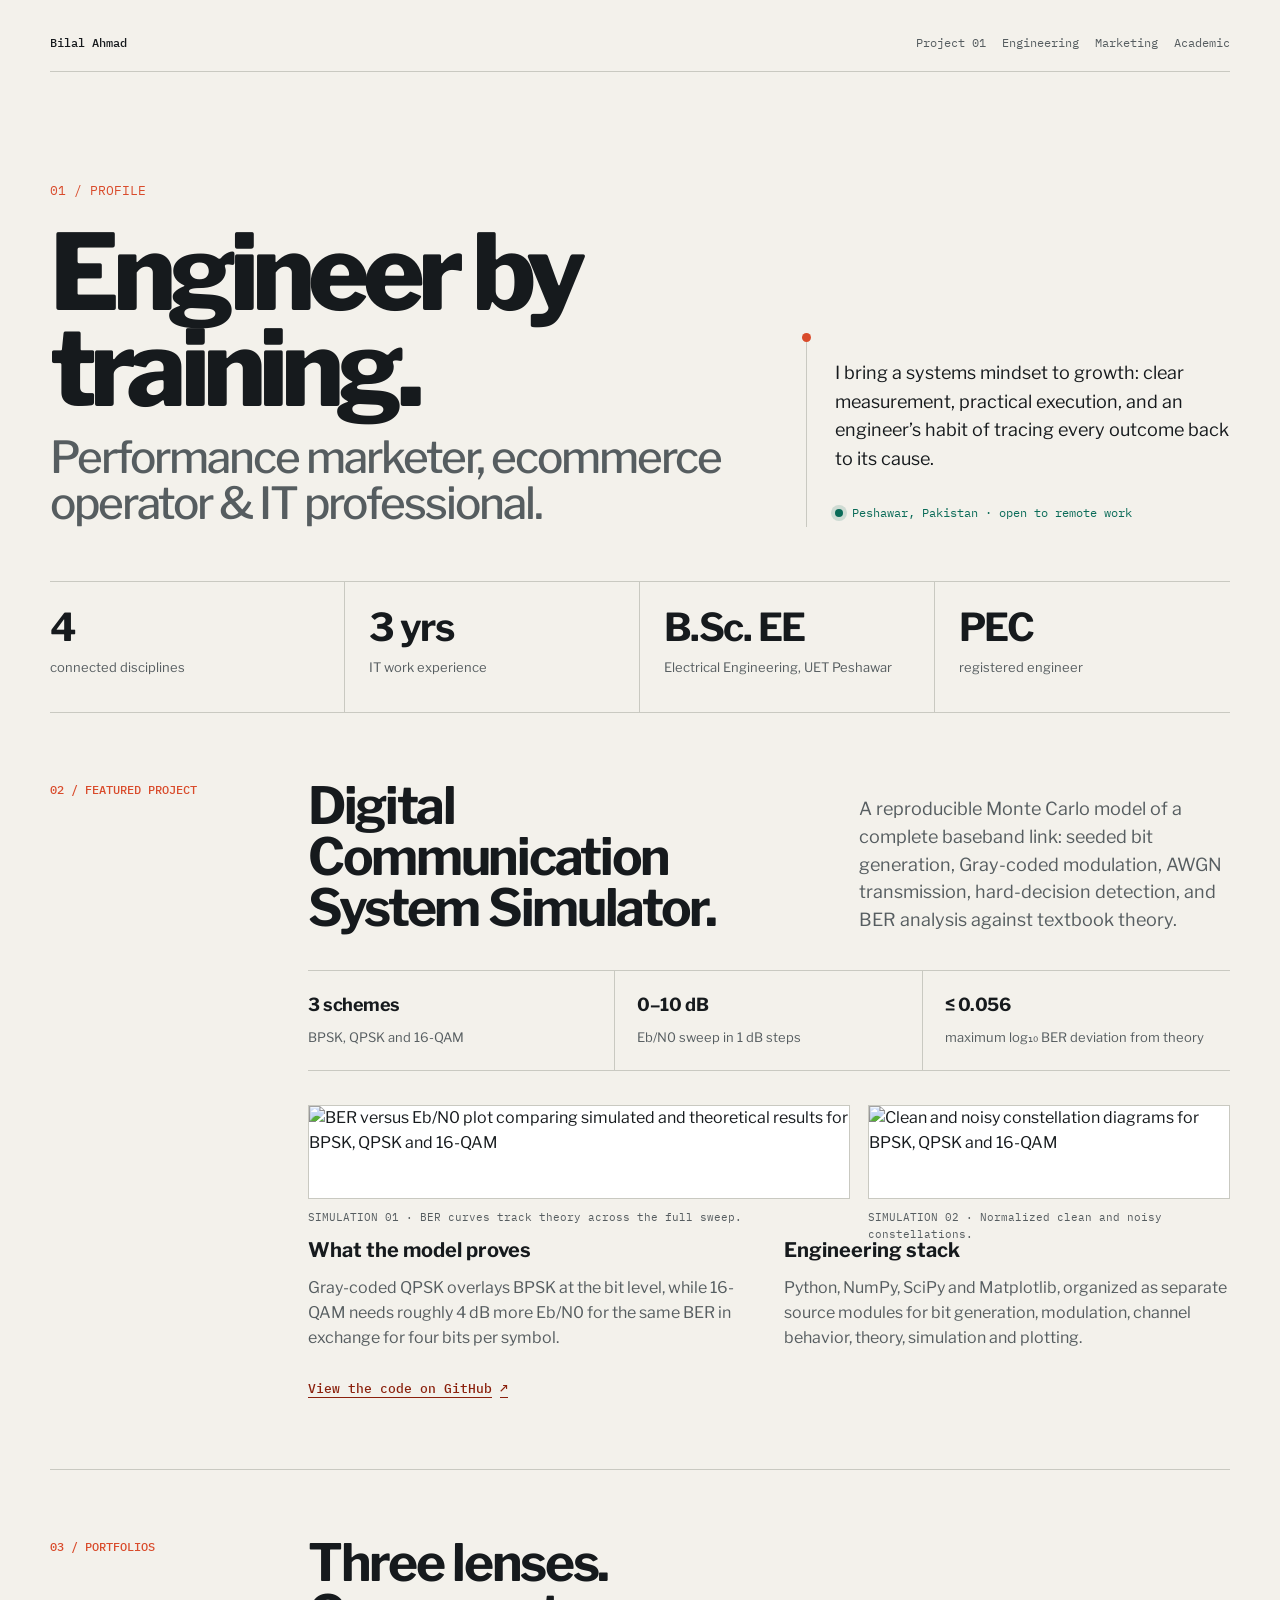
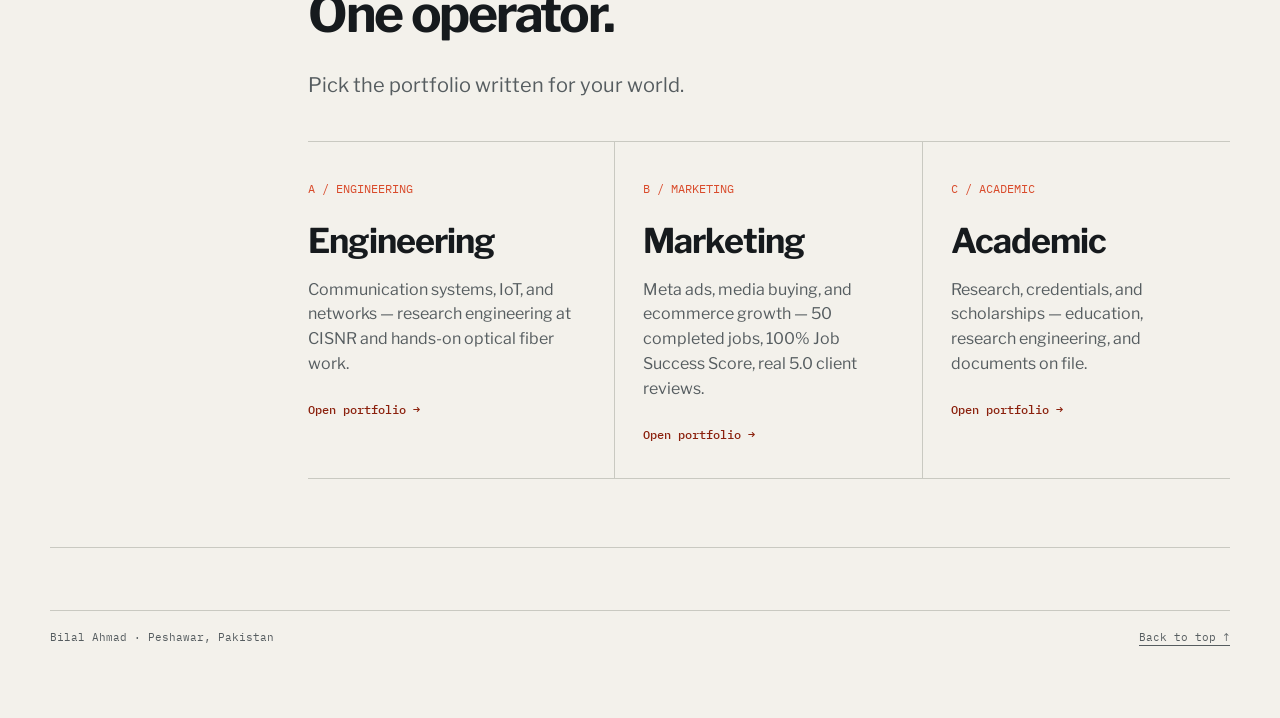
==== commit 71171750: "Deploy portfolio" ====
--- a/index.html
+++ b/index.html
@@ -189,6 +189,68 @@
     }
     .portfolio-card:hover h3 { color: var(--accent); }
     .portfolio-card:hover .go { text-decoration: underline; }
+    .project-head {
+      display: grid;
+      grid-template-columns: minmax(0, 1.15fr) minmax(260px, .85fr);
+      gap: 48px;
+      align-items: end;
+      margin-bottom: 36px;
+    }
+    .project-head h2 { margin-bottom: 0; }
+    .project-summary { margin: 0; color: var(--muted); font-size: 18px; }
+    .project-spec {
+      display: grid;
+      grid-template-columns: repeat(3, 1fr);
+      border-top: 1px solid var(--line);
+      border-bottom: 1px solid var(--line);
+      margin-bottom: 34px;
+    }
+    .project-spec div { padding: 20px 22px 20px 0; border-right: 1px solid var(--line); }
+    .project-spec div + div { padding-left: 22px; }
+    .project-spec div:last-child { border-right: 0; }
+    .project-spec b { display: block; margin-bottom: 6px; font-size: 18px; letter-spacing: -.025em; }
+    .project-spec span { color: var(--muted); font-size: 13px; }
+    .project-visuals {
+      display: grid;
+      grid-template-columns: minmax(0, 1.2fr) minmax(0, .8fr);
+      gap: 18px;
+    }
+    .project-visuals figure { margin: 0; min-width: 0; }
+    .project-visuals img {
+      display: block;
+      width: 100%;
+      height: 100%;
+      max-height: 430px;
+      object-fit: contain;
+      background: #fff;
+      border: 1px solid var(--line);
+    }
+    .project-visuals figcaption {
+      margin-top: 10px;
+      color: var(--muted);
+      font-family: "IBM Plex Mono", monospace;
+      font-size: 11px;
+      line-height: 1.5;
+    }
+    .project-notes {
+      display: grid;
+      grid-template-columns: 1fr 1fr;
+      gap: 30px;
+      margin-top: 36px;
+    }
+    .project-notes h3 { margin: 0 0 10px; font-size: 20px; }
+    .project-notes p { margin: 0; color: var(--muted); }
+    .project-link {
+      display: inline-flex;
+      align-items: center;
+      gap: 8px;
+      margin-top: 28px;
+      color: var(--accent-ink);
+      font-family: "IBM Plex Mono", monospace;
+      font-size: 13px;
+      font-weight: 500;
+      text-underline-offset: 4px;
+    }
     footer {
       display: flex;
       justify-content: space-between;
@@ -215,6 +277,12 @@
       .metric:nth-child(3) { padding-left: 0; }
       .section { grid-template-columns: 1fr; gap: 20px; padding: 54px 0; }
       .section-label { position: static; }
+      .project-head { grid-template-columns: 1fr; gap: 18px; }
+      .project-spec { grid-template-columns: 1fr; }
+      .project-spec div, .project-spec div + div { padding: 18px 0; border-right: 0; border-bottom: 1px solid var(--line); }
+      .project-spec div:last-child { border-bottom: 0; }
+      .project-visuals, .project-notes { grid-template-columns: 1fr; }
+      .project-visuals img { height: auto; max-height: none; }
       .portfolio-cards { grid-template-columns: 1fr; }
       .portfolio-card { border-right: 0; border-bottom: 1px solid var(--line); padding: 26px 0; }
       .portfolio-card + .portfolio-card { padding-left: 0; }
@@ -236,6 +304,7 @@
     <div class="rail" aria-label="Page navigation">
       <strong>Bilal Ahmad</strong>
       <nav>
+        <a href="#featured-project">Project 01</a>
         <a href="engineering/">Engineering</a>
         <a href="marketing/">Marketing</a>
         <a href="academic/">Academic</a>
@@ -263,8 +332,47 @@
       <div class="metric"><b>PEC</b><span>registered engineer</span></div>
     </div>
 
+    <section class="section" id="featured-project">
+      <p class="section-label">02 / FEATURED PROJECT</p>
+      <div>
+        <div class="project-head">
+          <h2>Digital Communication<br>System Simulator.</h2>
+          <p class="project-summary">A reproducible Monte Carlo model of a complete baseband link: seeded bit generation, Gray-coded modulation, AWGN transmission, hard-decision detection, and BER analysis against textbook theory.</p>
+        </div>
+
+        <div class="project-spec" aria-label="Project highlights">
+          <div><b>3 schemes</b><span>BPSK, QPSK and 16-QAM</span></div>
+          <div><b>0–10 dB</b><span>Eb/N0 sweep in 1 dB steps</span></div>
+          <div><b>≤ 0.056</b><span>maximum log₁₀ BER deviation from theory</span></div>
+        </div>
+
+        <div class="project-visuals">
+          <figure>
+            <img src="assets/ber-vs-snr.png" alt="BER versus Eb/N0 plot comparing simulated and theoretical results for BPSK, QPSK and 16-QAM">
+            <figcaption>SIMULATION 01 · BER curves track theory across the full sweep.</figcaption>
+          </figure>
+          <figure>
+            <img src="assets/constellations.png" alt="Clean and noisy constellation diagrams for BPSK, QPSK and 16-QAM">
+            <figcaption>SIMULATION 02 · Normalized clean and noisy constellations.</figcaption>
+          </figure>
+        </div>
+
+        <div class="project-notes">
+          <div>
+            <h3>What the model proves</h3>
+            <p>Gray-coded QPSK overlays BPSK at the bit level, while 16-QAM needs roughly 4 dB more Eb/N0 for the same BER in exchange for four bits per symbol.</p>
+          </div>
+          <div>
+            <h3>Engineering stack</h3>
+            <p>Python, NumPy, SciPy and Matplotlib, organized as separate source modules for bit generation, modulation, channel behavior, theory, simulation and plotting.</p>
+          </div>
+        </div>
+        <a class="project-link" href="https://github.com/bilal4web/digital-comm-simulator" target="_blank" rel="noopener noreferrer">View the code on GitHub <span aria-hidden="true">↗</span></a>
+      </div>
+    </section>
+
     <section class="section" id="portfolios">
-      <p class="section-label">02 / PORTFOLIOS</p>
+      <p class="section-label">03 / PORTFOLIOS</p>
       <div>
         <h2>Three lenses.<br>One operator.</h2>
         <p class="lead">Pick the portfolio written for your world.</p>
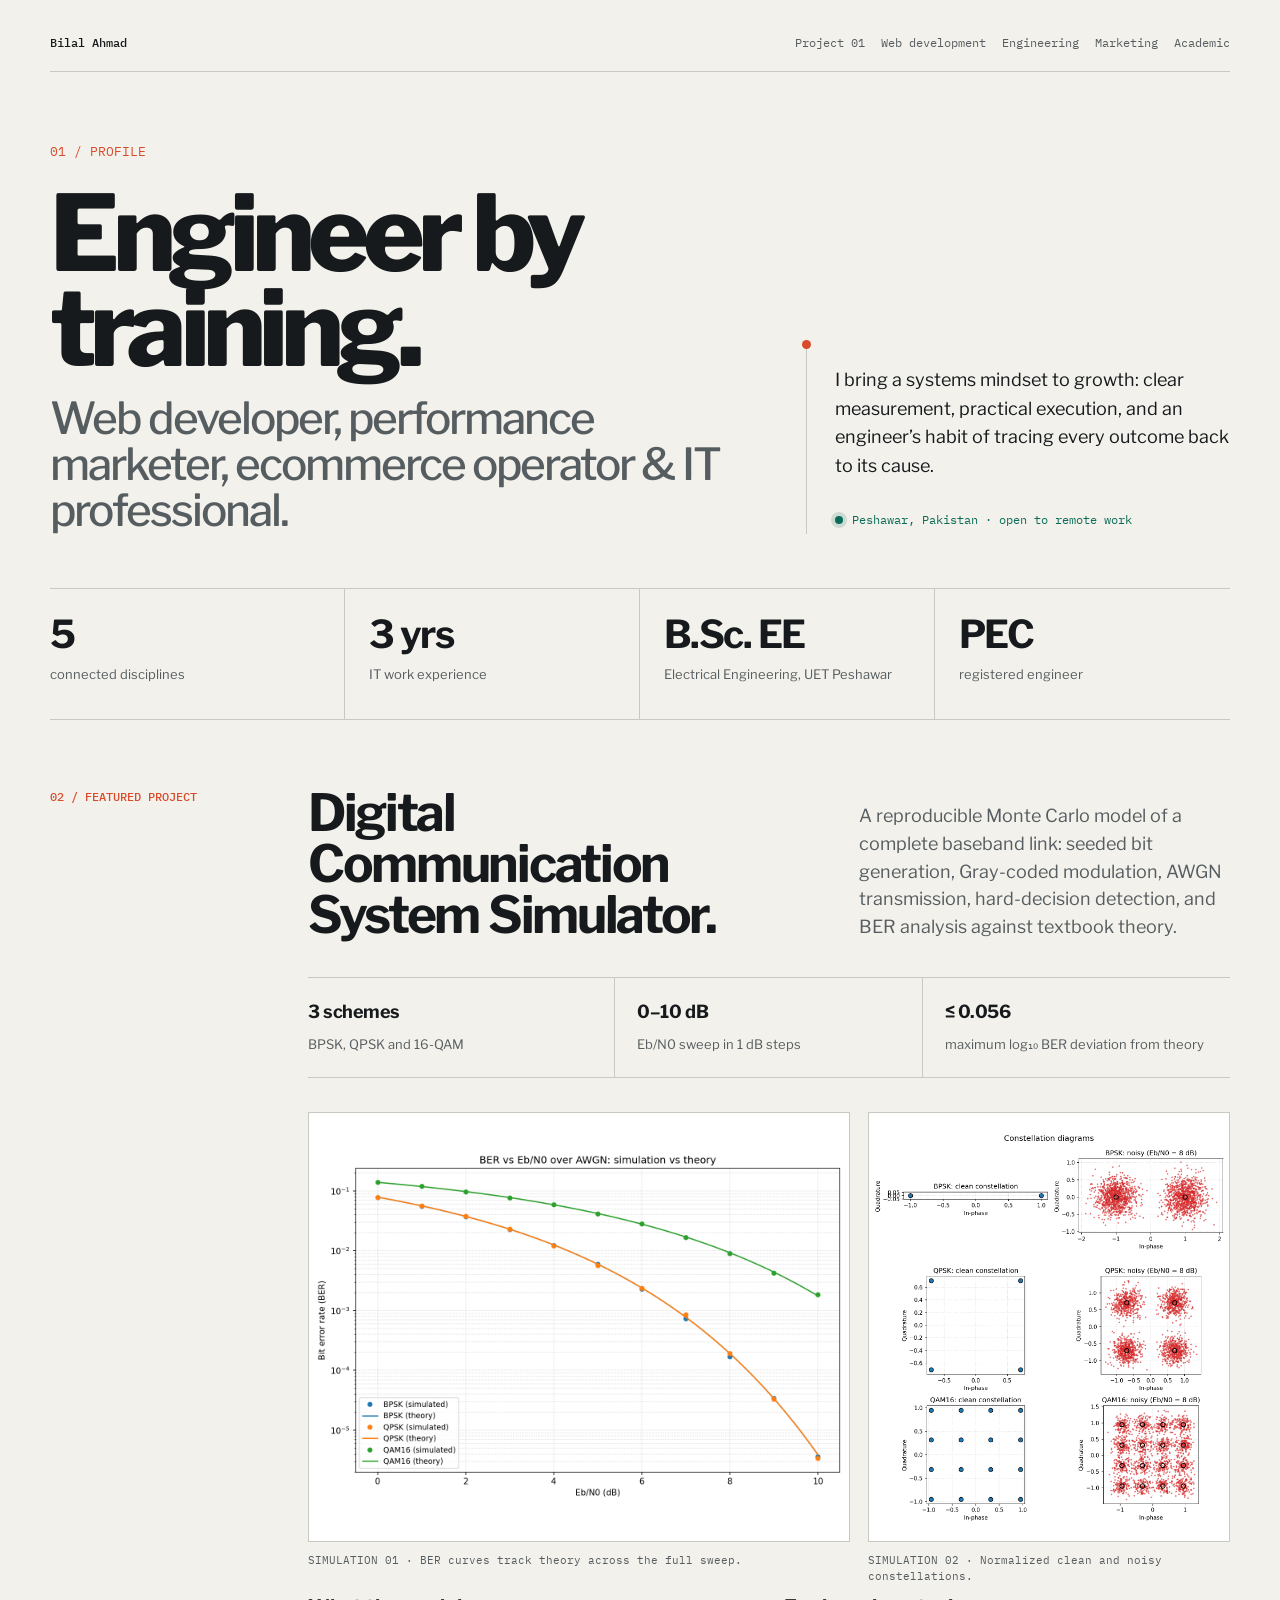
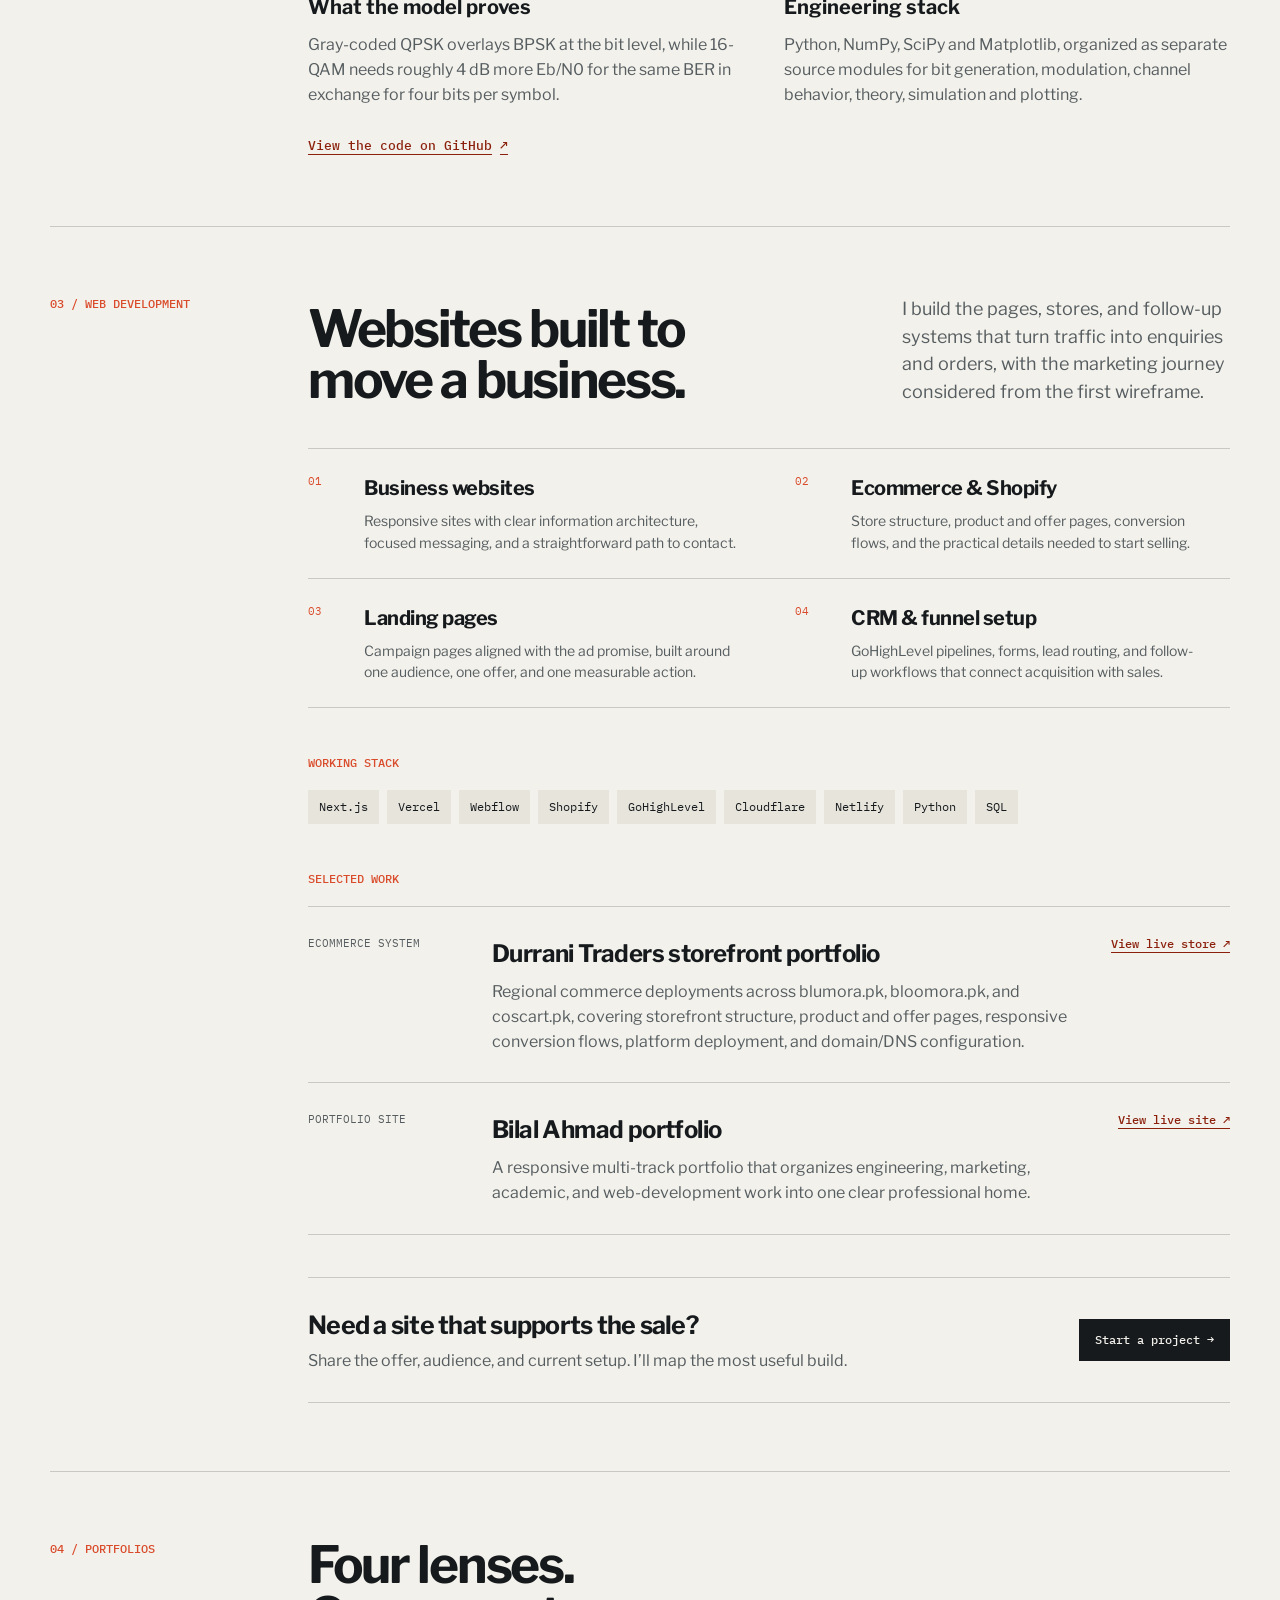
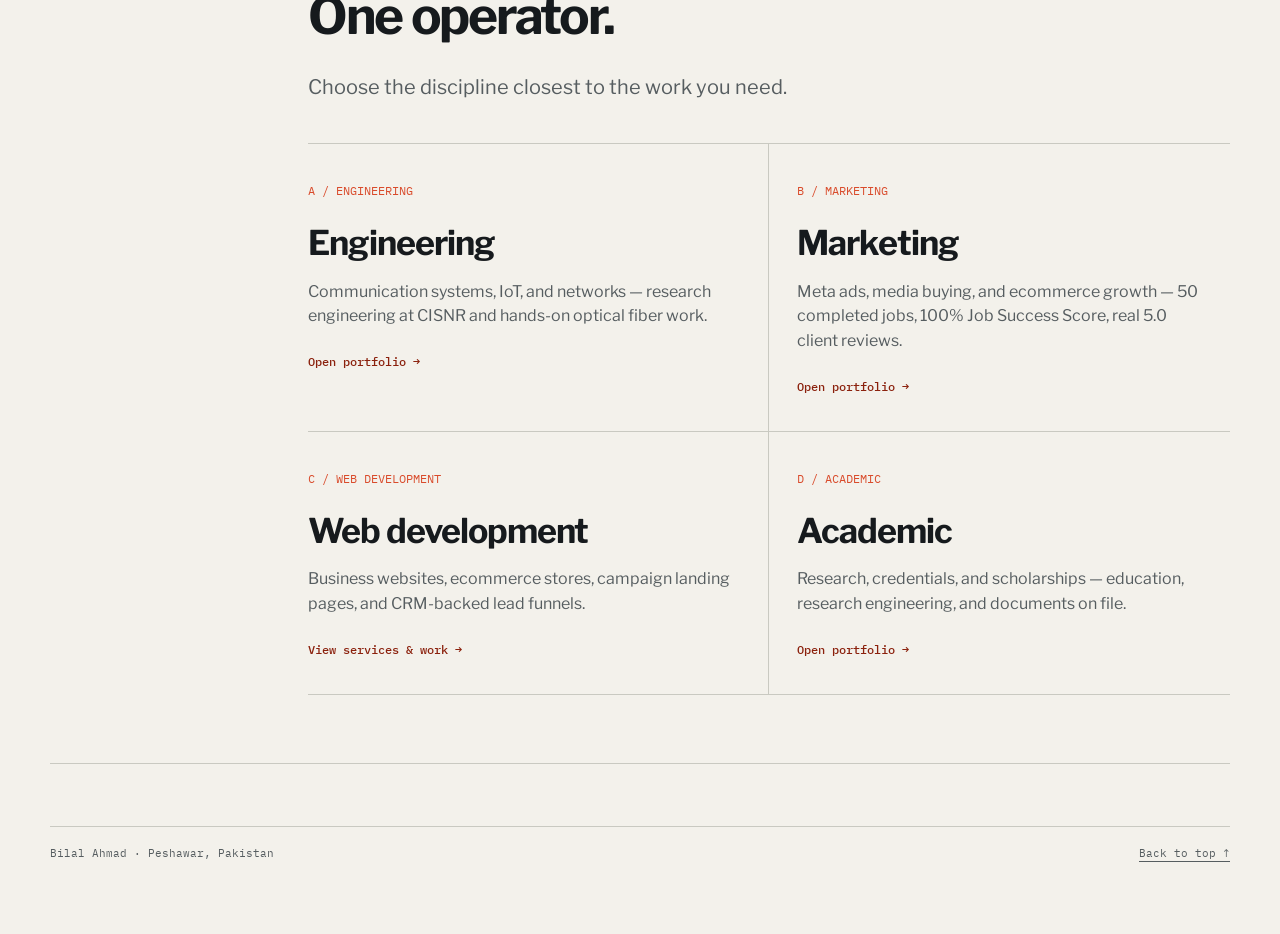
==== commit 8ba240f4: "Deploy portfolio" ====
--- a/index.html
+++ b/index.html
@@ -4,7 +4,7 @@
   <meta charset="utf-8" />
   <meta name="viewport" content="width=device-width, initial-scale=1, viewport-fit=cover" />
   <meta name="color-scheme" content="light dark" />
-  <meta name="description" content="Bilal Ahmad — electrical engineer, performance marketer, ecommerce operator, and IT professional." />
+  <meta name="description" content="Bilal Ahmad — electrical engineer, web developer, performance marketer, ecommerce operator, and IT professional." />
   <link rel="icon" href="data:," />
   <title>Bilal Ahmad · Portfolio</title>
   <link rel="preconnect" href="https://fonts.googleapis.com">
@@ -165,7 +165,7 @@
     .lead { max-width: 730px; margin: 0 0 40px; color: var(--muted); font-size: 20px; }
     .portfolio-cards {
       display: grid;
-      grid-template-columns: repeat(3, 1fr);
+      grid-template-columns: repeat(2, 1fr);
       border-top: 1px solid var(--line);
       border-bottom: 1px solid var(--line);
     }
@@ -174,9 +174,10 @@
       padding: 34px 28px 32px 0;
       text-decoration: none;
       border-right: 1px solid var(--line);
-    }
-    .portfolio-card + .portfolio-card { padding-left: 28px; }
-    .portfolio-card:last-child { border-right: 0; }
+      border-bottom: 1px solid var(--line);
+    }
+    .portfolio-card:nth-child(even) { padding-left: 28px; border-right: 0; }
+    .portfolio-card:nth-last-child(-n + 2) { border-bottom: 0; }
     .portfolio-card .card-key { font-family: "IBM Plex Mono", monospace; font-size: 12px; color: var(--accent); }
     .portfolio-card h3 { margin: 14px 0 10px; font-size: clamp(26px, 3vw, 34px); letter-spacing: -.03em; }
     .portfolio-card p { margin: 0 0 20px; color: var(--muted); }
@@ -189,6 +190,94 @@
     }
     .portfolio-card:hover h3 { color: var(--accent); }
     .portfolio-card:hover .go { text-decoration: underline; }
+    .web-intro {
+      display: grid;
+      grid-template-columns: minmax(0, 1.25fr) minmax(230px, .75fr);
+      gap: 48px;
+      align-items: end;
+      margin-bottom: 42px;
+    }
+    .web-intro h2 { margin-bottom: 0; }
+    .web-intro p { margin: 0; color: var(--muted); font-size: 18px; }
+    .service-list {
+      display: grid;
+      grid-template-columns: repeat(2, 1fr);
+      border-top: 1px solid var(--line);
+      margin-bottom: 46px;
+    }
+    .service-item {
+      display: grid;
+      grid-template-columns: 42px 1fr;
+      gap: 14px;
+      padding: 24px 26px 24px 0;
+      border-bottom: 1px solid var(--line);
+    }
+    .service-item:nth-child(even) { padding-left: 26px; }
+    .service-no { font-family: "IBM Plex Mono", monospace; color: var(--accent); font-size: 11px; }
+    .service-item h3 { margin: 0 0 6px; font-size: 20px; letter-spacing: -.025em; }
+    .service-item p { margin: 0; color: var(--muted); font-size: 14px; }
+    .web-subhead {
+      margin: 0 0 17px;
+      font-family: "IBM Plex Mono", monospace;
+      color: var(--accent);
+      font-size: 12px;
+      font-weight: 500;
+    }
+    .stack-list {
+      display: flex;
+      flex-wrap: wrap;
+      gap: 8px;
+      margin-bottom: 46px;
+    }
+    .stack-list span {
+      padding: 8px 11px;
+      background: var(--soft);
+      font-family: "IBM Plex Mono", monospace;
+      font-size: 12px;
+    }
+    .web-projects { border-top: 1px solid var(--line); }
+    .web-project {
+      display: grid;
+      grid-template-columns: 160px minmax(0, 1fr) 128px;
+      gap: 24px;
+      align-items: start;
+      padding: 28px 0;
+      border-bottom: 1px solid var(--line);
+    }
+    .web-project .project-type { font-family: "IBM Plex Mono", monospace; color: var(--muted); font-size: 11px; }
+    .web-project h3 { margin: 0 0 8px; font-size: 24px; letter-spacing: -.025em; }
+    .web-project p { max-width: 650px; margin: 0; color: var(--muted); }
+    .web-project a {
+      justify-self: end;
+      color: var(--accent-ink);
+      font-family: "IBM Plex Mono", monospace;
+      font-size: 12px;
+      font-weight: 500;
+      text-underline-offset: 4px;
+    }
+    .web-contact {
+      display: grid;
+      grid-template-columns: minmax(0, 1fr) auto;
+      gap: 28px;
+      align-items: center;
+      margin-top: 42px;
+      padding: 28px 0;
+      border-top: 1px solid var(--line);
+      border-bottom: 1px solid var(--line);
+    }
+    .web-contact h3 { margin: 0 0 4px; font-size: 25px; letter-spacing: -.03em; }
+    .web-contact p { margin: 0; color: var(--muted); }
+    .contact-link {
+      display: inline-flex;
+      padding: 12px 16px;
+      background: var(--ink);
+      color: var(--bg);
+      font-family: "IBM Plex Mono", monospace;
+      font-size: 12px;
+      font-weight: 500;
+      text-decoration: none;
+    }
+    .contact-link:hover { background: var(--accent); color: #fff; }
     .project-head {
       display: grid;
       grid-template-columns: minmax(0, 1.15fr) minmax(260px, .85fr);
@@ -283,9 +372,15 @@
       .project-spec div:last-child { border-bottom: 0; }
       .project-visuals, .project-notes { grid-template-columns: 1fr; }
       .project-visuals img { height: auto; max-height: none; }
+      .web-intro { grid-template-columns: 1fr; gap: 18px; }
+      .service-list { grid-template-columns: 1fr; }
+      .service-item, .service-item:nth-child(even) { padding: 21px 0; }
+      .web-project { grid-template-columns: 1fr; gap: 9px; }
+      .web-project a { justify-self: start; }
+      .web-contact { grid-template-columns: 1fr; }
+      .contact-link { justify-self: start; }
       .portfolio-cards { grid-template-columns: 1fr; }
-      .portfolio-card { border-right: 0; border-bottom: 1px solid var(--line); padding: 26px 0; }
-      .portfolio-card + .portfolio-card { padding-left: 0; }
+      .portfolio-card, .portfolio-card:nth-child(even), .portfolio-card:nth-last-child(-n + 2) { border-right: 0; border-bottom: 1px solid var(--line); padding: 26px 0; }
       .portfolio-card:last-child { border-bottom: 0; }
       footer { align-items: flex-end; }
     }
@@ -305,6 +400,7 @@
       <strong>Bilal Ahmad</strong>
       <nav>
         <a href="#featured-project">Project 01</a>
+        <a href="#web-development">Web development</a>
         <a href="engineering/">Engineering</a>
         <a href="marketing/">Marketing</a>
         <a href="academic/">Academic</a>
@@ -316,7 +412,7 @@
         <p class="index">01 / PROFILE</p>
         <h1>
           Engineer by training.
-          <span class="role">Performance marketer, ecommerce operator &amp; IT professional.</span>
+          <span class="role">Web developer, performance marketer, ecommerce operator &amp; IT professional.</span>
         </h1>
       </div>
       <div class="hero-note">
@@ -326,7 +422,7 @@
     </header>
 
     <div class="metrics" aria-label="Profile highlights">
-      <div class="metric"><b>4</b><span>connected disciplines</span></div>
+      <div class="metric"><b>5</b><span>connected disciplines</span></div>
       <div class="metric"><b>3 yrs</b><span>IT work experience</span></div>
       <div class="metric"><b>B.Sc. EE</b><span>Electrical Engineering, UET Peshawar</span></div>
       <div class="metric"><b>PEC</b><span>registered engineer</span></div>
@@ -371,11 +467,85 @@
       </div>
     </section>
 
+    <section class="section" id="web-development">
+      <p class="section-label">03 / WEB DEVELOPMENT</p>
+      <div>
+        <div class="web-intro">
+          <h2>Websites built to<br>move a business.</h2>
+          <p>I build the pages, stores, and follow-up systems that turn traffic into enquiries and orders, with the marketing journey considered from the first wireframe.</p>
+        </div>
+
+        <div class="service-list" aria-label="Web development services">
+          <article class="service-item">
+            <span class="service-no">01</span>
+            <div>
+              <h3>Business websites</h3>
+              <p>Responsive sites with clear information architecture, focused messaging, and a straightforward path to contact.</p>
+            </div>
+          </article>
+          <article class="service-item">
+            <span class="service-no">02</span>
+            <div>
+              <h3>Ecommerce &amp; Shopify</h3>
+              <p>Store structure, product and offer pages, conversion flows, and the practical details needed to start selling.</p>
+            </div>
+          </article>
+          <article class="service-item">
+            <span class="service-no">03</span>
+            <div>
+              <h3>Landing pages</h3>
+              <p>Campaign pages aligned with the ad promise, built around one audience, one offer, and one measurable action.</p>
+            </div>
+          </article>
+          <article class="service-item">
+            <span class="service-no">04</span>
+            <div>
+              <h3>CRM &amp; funnel setup</h3>
+              <p>GoHighLevel pipelines, forms, lead routing, and follow-up workflows that connect acquisition with sales.</p>
+            </div>
+          </article>
+        </div>
+
+        <p class="web-subhead">WORKING STACK</p>
+        <div class="stack-list" aria-label="Web development technology stack">
+          <span>Next.js</span><span>Vercel</span><span>Webflow</span><span>Shopify</span><span>GoHighLevel</span><span>Cloudflare</span><span>Netlify</span><span>Python</span><span>SQL</span>
+        </div>
+
+        <p class="web-subhead">SELECTED WORK</p>
+        <div class="web-projects">
+          <article class="web-project">
+            <span class="project-type">ECOMMERCE SYSTEM</span>
+            <div>
+              <h3>Durrani Traders storefront portfolio</h3>
+              <p>Regional commerce deployments across blumora.pk, bloomora.pk, and coscart.pk, covering storefront structure, product and offer pages, responsive conversion flows, platform deployment, and domain/DNS configuration.</p>
+            </div>
+            <a href="https://blumora.pk/" target="_blank" rel="noopener noreferrer">View live store ↗</a>
+          </article>
+          <article class="web-project">
+            <span class="project-type">PORTFOLIO SITE</span>
+            <div>
+              <h3>Bilal Ahmad portfolio</h3>
+              <p>A responsive multi-track portfolio that organizes engineering, marketing, academic, and web-development work into one clear professional home.</p>
+            </div>
+            <a href="https://bilal4web.github.io/" target="_blank" rel="noopener noreferrer">View live site ↗</a>
+          </article>
+        </div>
+
+        <div class="web-contact">
+          <div>
+            <h3>Need a site that supports the sale?</h3>
+            <p>Share the offer, audience, and current setup. I’ll map the most useful build.</p>
+          </div>
+          <a class="contact-link" href="mailto:belal.dourani@gmail.com">Start a project →</a>
+        </div>
+      </div>
+    </section>
+
     <section class="section" id="portfolios">
-      <p class="section-label">03 / PORTFOLIOS</p>
+      <p class="section-label">04 / PORTFOLIOS</p>
       <div>
-        <h2>Three lenses.<br>One operator.</h2>
-        <p class="lead">Pick the portfolio written for your world.</p>
+        <h2>Four lenses.<br>One operator.</h2>
+        <p class="lead">Choose the discipline closest to the work you need.</p>
         <div class="portfolio-cards">
           <a class="portfolio-card" href="engineering/">
             <span class="card-key">A / ENGINEERING</span>
@@ -389,8 +559,14 @@
             <p>Meta ads, media buying, and ecommerce growth — 50 completed jobs, 100% Job Success Score, real 5.0 client reviews.</p>
             <span class="go">Open portfolio <span aria-hidden="true">→</span></span>
           </a>
+          <a class="portfolio-card" href="#web-development">
+            <span class="card-key">C / WEB DEVELOPMENT</span>
+            <h3>Web development</h3>
+            <p>Business websites, ecommerce stores, campaign landing pages, and CRM-backed lead funnels.</p>
+            <span class="go">View services &amp; work <span aria-hidden="true">→</span></span>
+          </a>
           <a class="portfolio-card" href="academic/">
-            <span class="card-key">C / ACADEMIC</span>
+            <span class="card-key">D / ACADEMIC</span>
             <h3>Academic</h3>
             <p>Research, credentials, and scholarships — education, research engineering, and documents on file.</p>
             <span class="go">Open portfolio <span aria-hidden="true">→</span></span>
